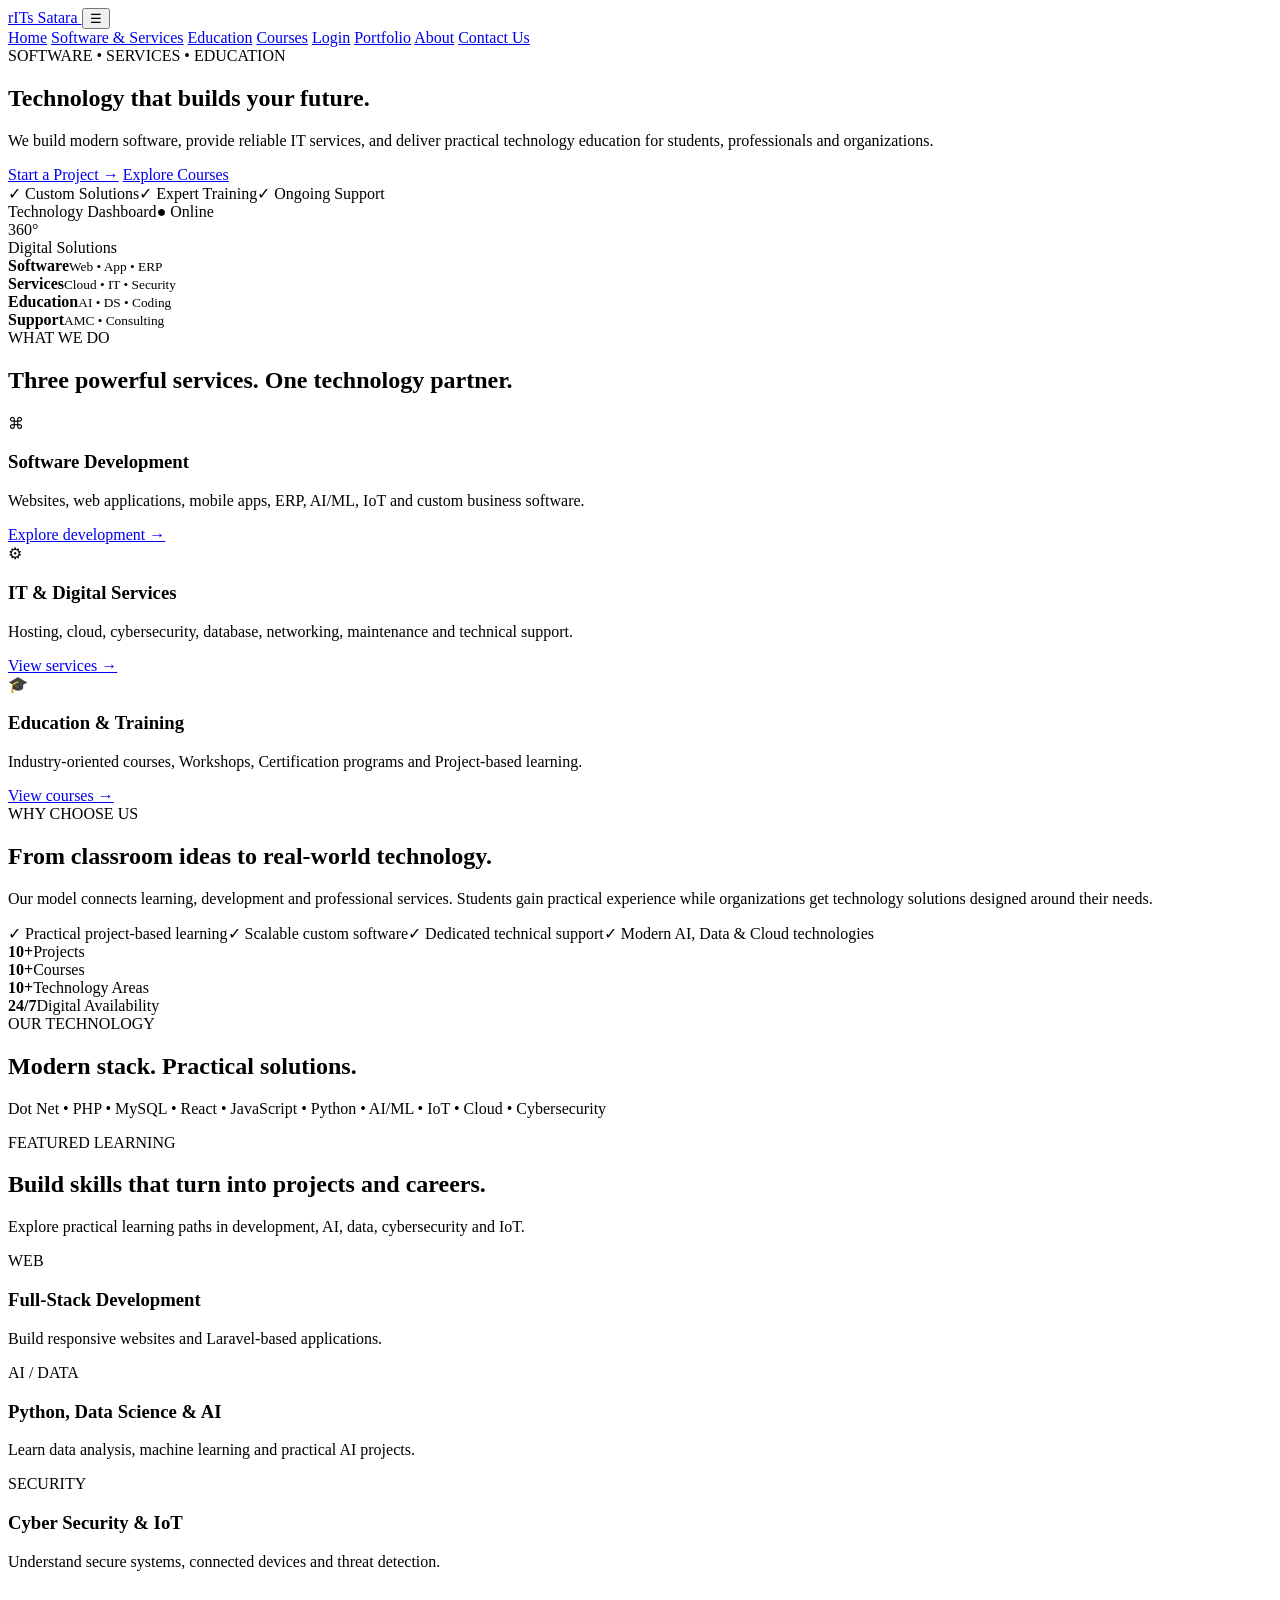
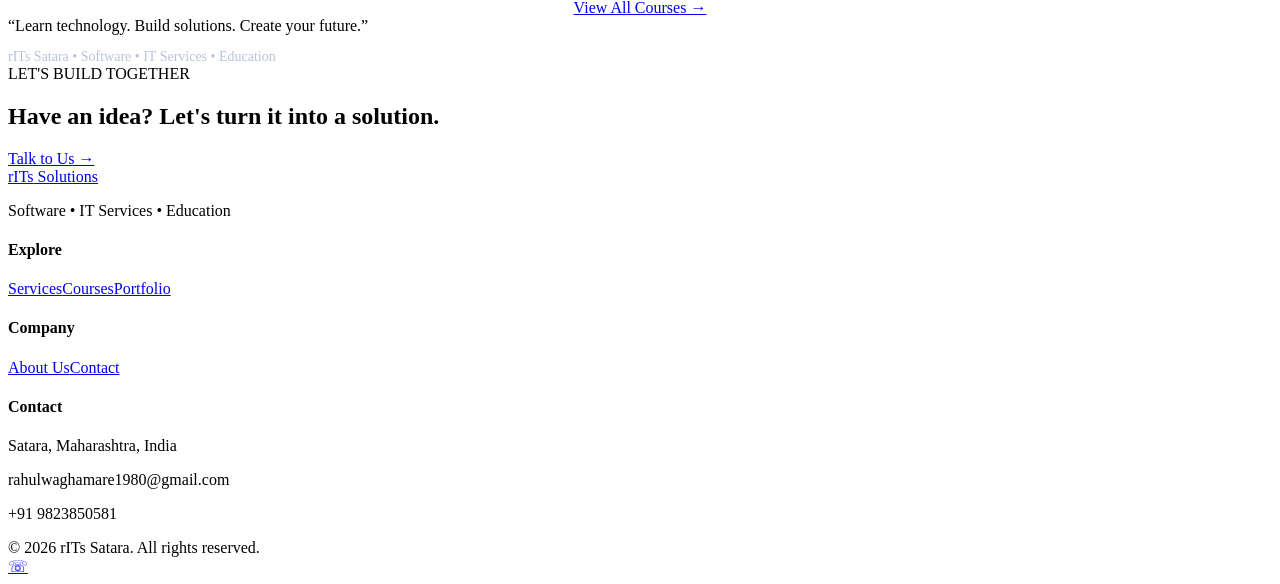
==== index.html @ d13c4164 "Add files via upload" ====
<!DOCTYPE html>
<html lang="en">
<head>
  <meta charset="UTF-8">
  <meta name="viewport" content="width=device-width, initial-scale=1.0">
  <title>rITs Satara | Software • IT Services • Education</title>
  <meta name="description" content="Professional software development, IT services and educational solutions.">
  <link rel="stylesheet" href="assets/style.css">
</head>
<body>
<header class="header">
  <div class="container nav">
    <a class="brand" href="index.html"><span>rITs Satara </span></a>
    <button class="menu-toggle" onClick="toggleMenu()">☰</button>
    <nav id="navMenu">
      <a href="index.html" class="active">Home</a>
      <a href="services.html">Software & Services</a>
      <a href="education.html">Education</a>
      <a href="courses.html">Courses</a>
      <a href="login.html">Login</a>
      <a href="portfolio.html">Portfolio</a>
      <a href="about.html">About</a>
      <a href="contact.html" class="nav-btn">Contact Us</a>
    </nav>
  </div>
</header>

<main>
<section class="hero">
  <div class="container hero-grid">
    <div>
      <span class="eyebrow">SOFTWARE • SERVICES • EDUCATION</span>
      <h1>Technology that <span class="gradient">builds your future.</span></h1>
      <p class="lead">We build modern software, provide reliable IT services, and deliver practical technology education for students, professionals and organizations.</p>
      <div class="actions">
        <a class="btn primary" href="contact.html">Start a Project →</a>
        <a class="btn secondary" href="education.html">Explore Courses</a>
      </div>
      <div class="trust-row"><span>✓ Custom Solutions</span><span>✓ Expert Training</span><span>✓ Ongoing Support</span></div>
    </div>
    <div class="hero-card">
      <div class="orb orb1"></div><div class="orb orb2"></div>
      <div class="dashboard">
        <div class="dash-top"><span>Technology Dashboard</span><span class="status">● Online</span></div>
        <div class="dash-value">360°</div>
        <div class="dash-label">Digital Solutions</div>
        <div class="mini-grid">
          <div><b>Software</b><small>Web • App • ERP</small></div>
          <div><b>Services</b><small>Cloud • IT • Security</small></div>
          <div><b>Education</b><small>AI • DS • Coding</small></div>
          <div><b>Support</b><small>AMC • Consulting</small></div>
        </div>
      </div>
    </div>
  </div>
</section>

<section class="section">
  <div class="container">
    <div class="section-head"><span class="eyebrow">WHAT WE DO</span><h2>Three powerful services. One technology partner.</h2></div>
    <div class="cards three">
      <article class="card"><div class="icon">⌘</div><h3>Software Development</h3><p>Websites, web applications, mobile apps, ERP, AI/ML, IoT and custom business software.</p><a href="services.html">Explore development →</a></article>
      <article class="card"><div class="icon">⚙</div><h3>IT & Digital Services</h3><p>Hosting, cloud, cybersecurity, database, networking, maintenance and technical support.</p><a href="services.html">View services →</a></article>
      <article class="card"><div class="icon">🎓</div><h3>Education & Training</h3>
      <p>Industry-oriented courses, Workshops, Certification programs and Project-based learning.</p>
      <a href="education.html">View courses →</a></article>
    </div>
  </div>
</section>

<section class="section soft">
  <div class="container split">
    <div><span class="eyebrow">WHY CHOOSE US</span><h2>From classroom ideas to real-world technology.</h2><p>Our model connects learning, development and professional services. Students gain practical experience while organizations get technology solutions designed around their needs.</p><div class="checklist"><span>✓ Practical project-based learning</span><span>✓ Scalable custom software</span><span>✓ Dedicated technical support</span><span>✓ Modern AI, Data & Cloud technologies</span></div></div>
    <div class="stats">
      <div><b>10+</b><span>Projects</span></div>
      <div><b>10+</b><span>Courses</span></div>
      <div><b>10+</b><span>Technology Areas</span></div><div><b>24/7</b><span>Digital Availability</span></div></div>
  </div>
</section>

<section class="section">
  <div class="container section-head center"><span class="eyebrow">OUR TECHNOLOGY</span>
    <h2>Modern stack. Practical solutions.</h2>
  <p>Dot Net  • PHP • MySQL • React • JavaScript • Python • AI/ML • IoT • Cloud • Cybersecurity</p>
  </div>
</section>

<section class="section soft"><div class="container"><div class="section-head"><span class="eyebrow">FEATURED LEARNING</span><h2>Build skills that turn into projects and careers.</h2><p>Explore practical learning paths in development, AI, data, cybersecurity and IoT.</p></div><div class="cards three"><article class="card"><span class="pill">WEB</span><h3>Full-Stack Development</h3><p>Build responsive websites and Laravel-based applications.</p></article><article class="card"><span class="pill">AI / DATA</span><h3>Python, Data Science & AI</h3><p>Learn data analysis, machine learning and practical AI projects.</p></article><article class="card"><span class="pill">SECURITY</span><h3>Cyber Security & IoT</h3><p>Understand secure systems, connected devices and threat detection.</p></article></div><div style="text-align:center;margin-top:28px"><a class="btn primary" href="courses.html">View All Courses →</a></div></div></section>

<section class="section"><div class="container quote">“Learn technology. Build solutions. Create your future.”<div style="font-size:14px;font-weight:500;color:#b9c4d8;margin-top:14px">rITs Satara • Software • IT Services • Education</div></div></section>

<section class="cta"><div class="container cta-inner"><div><span class="eyebrow">LET'S BUILD TOGETHER</span><h2>Have an idea? Let's turn it into a solution.</h2></div><a class="btn light" href="contact.html">Talk to Us →</a></div></section>
</main>

<footer><div class="container footer-grid">
  <div><a class="brand" href="index.html"><span>rITs<span class="accent"> Solutions</span></span></a>
    <p>Software • IT Services • Education</p></div><div><h4>Explore</h4><a href="services.html">Services</a><a href="courses.html">Courses</a><a href="portfolio.html">Portfolio</a></div><div><h4>Company</h4><a href="about.html">About Us</a><a href="contact.html">Contact</a></div><div><h4>Contact</h4><p>Satara, Maharashtra, India</p>
<p>rahulwaghamare1980@gmail.com</p>
<p>+91 9823850581 </p>
</div></div><div class="copyright">© 2026 rITs Satara. All rights reserved.</div></footer>
<a class="whatsapp-float" href="https://wa.me/919999999999?text=Hello%20rITs%20Satara%2C%20I%20would%20like%20to%20know%20more%20about%20your%20services." target="_blank" rel="noopener" aria-label="Chat on WhatsApp">☏</a>
<script src="assets/script.js"></script>
</body>
</html>
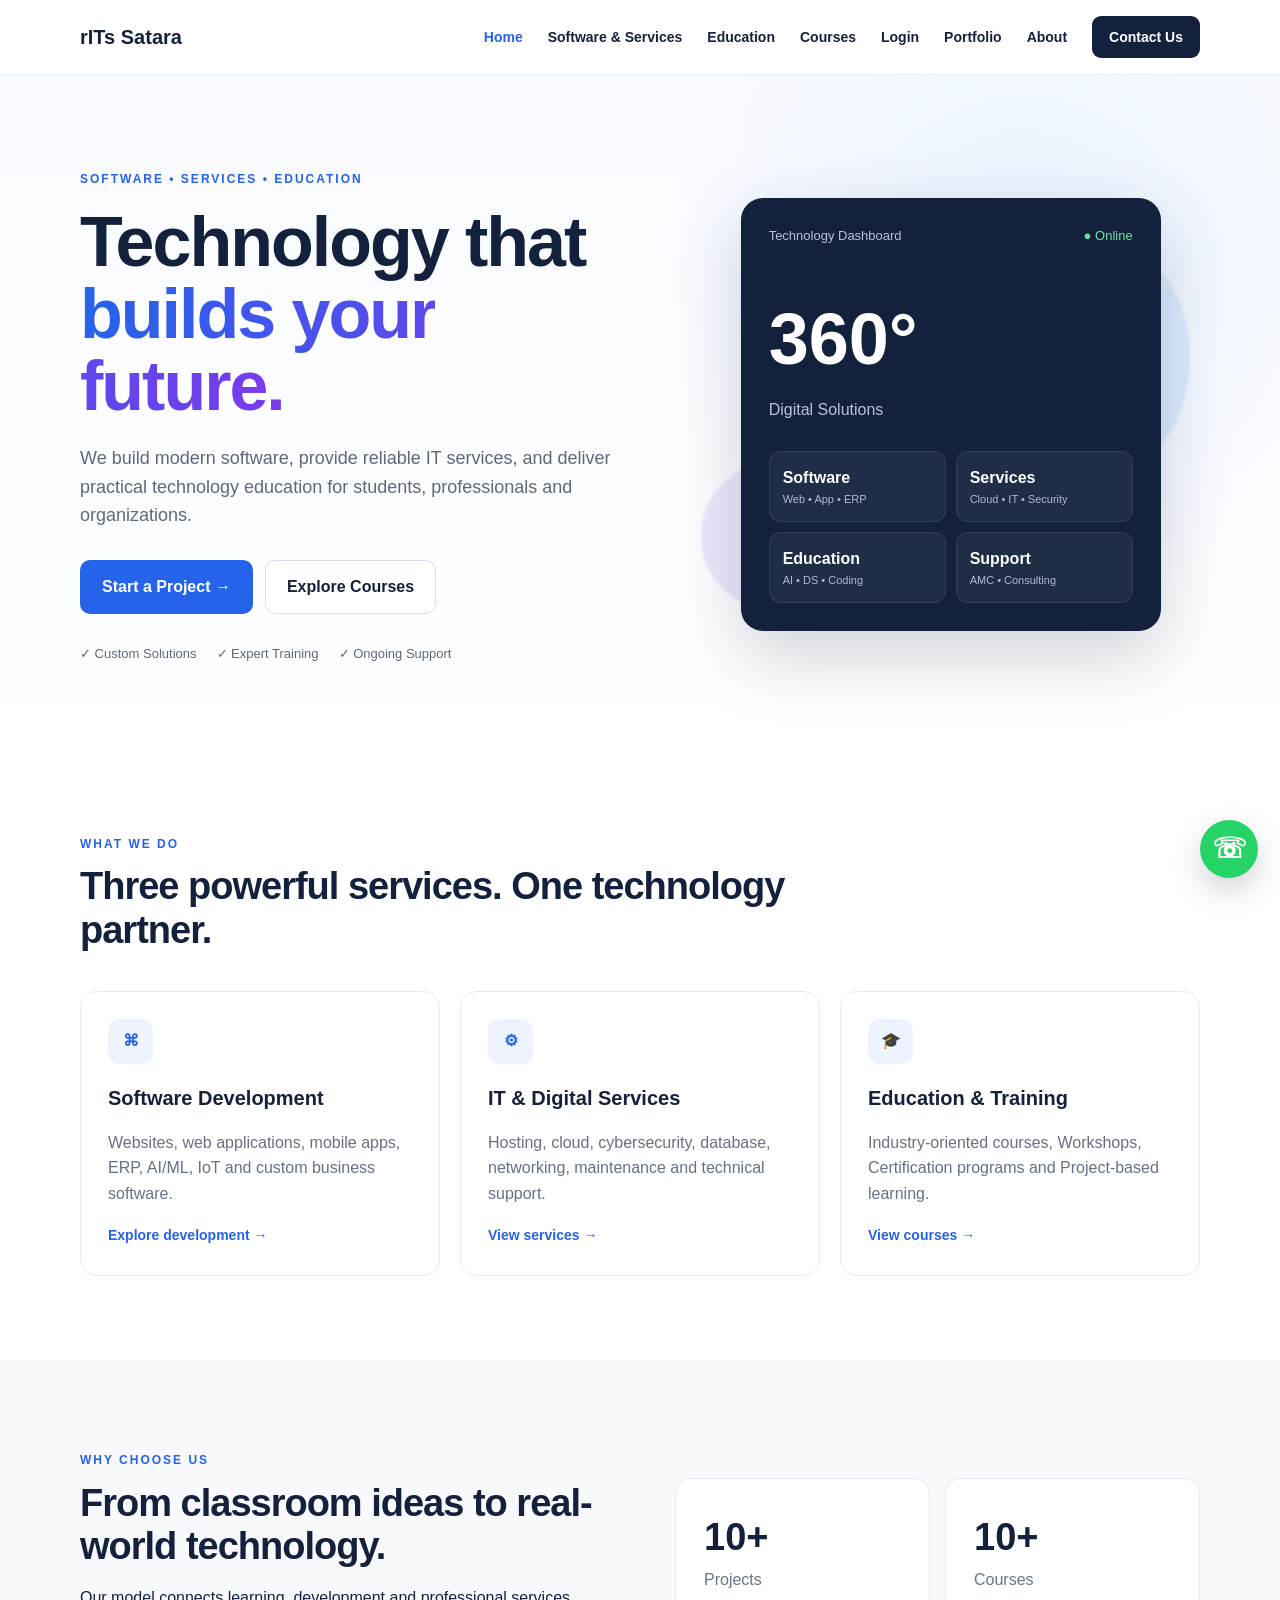
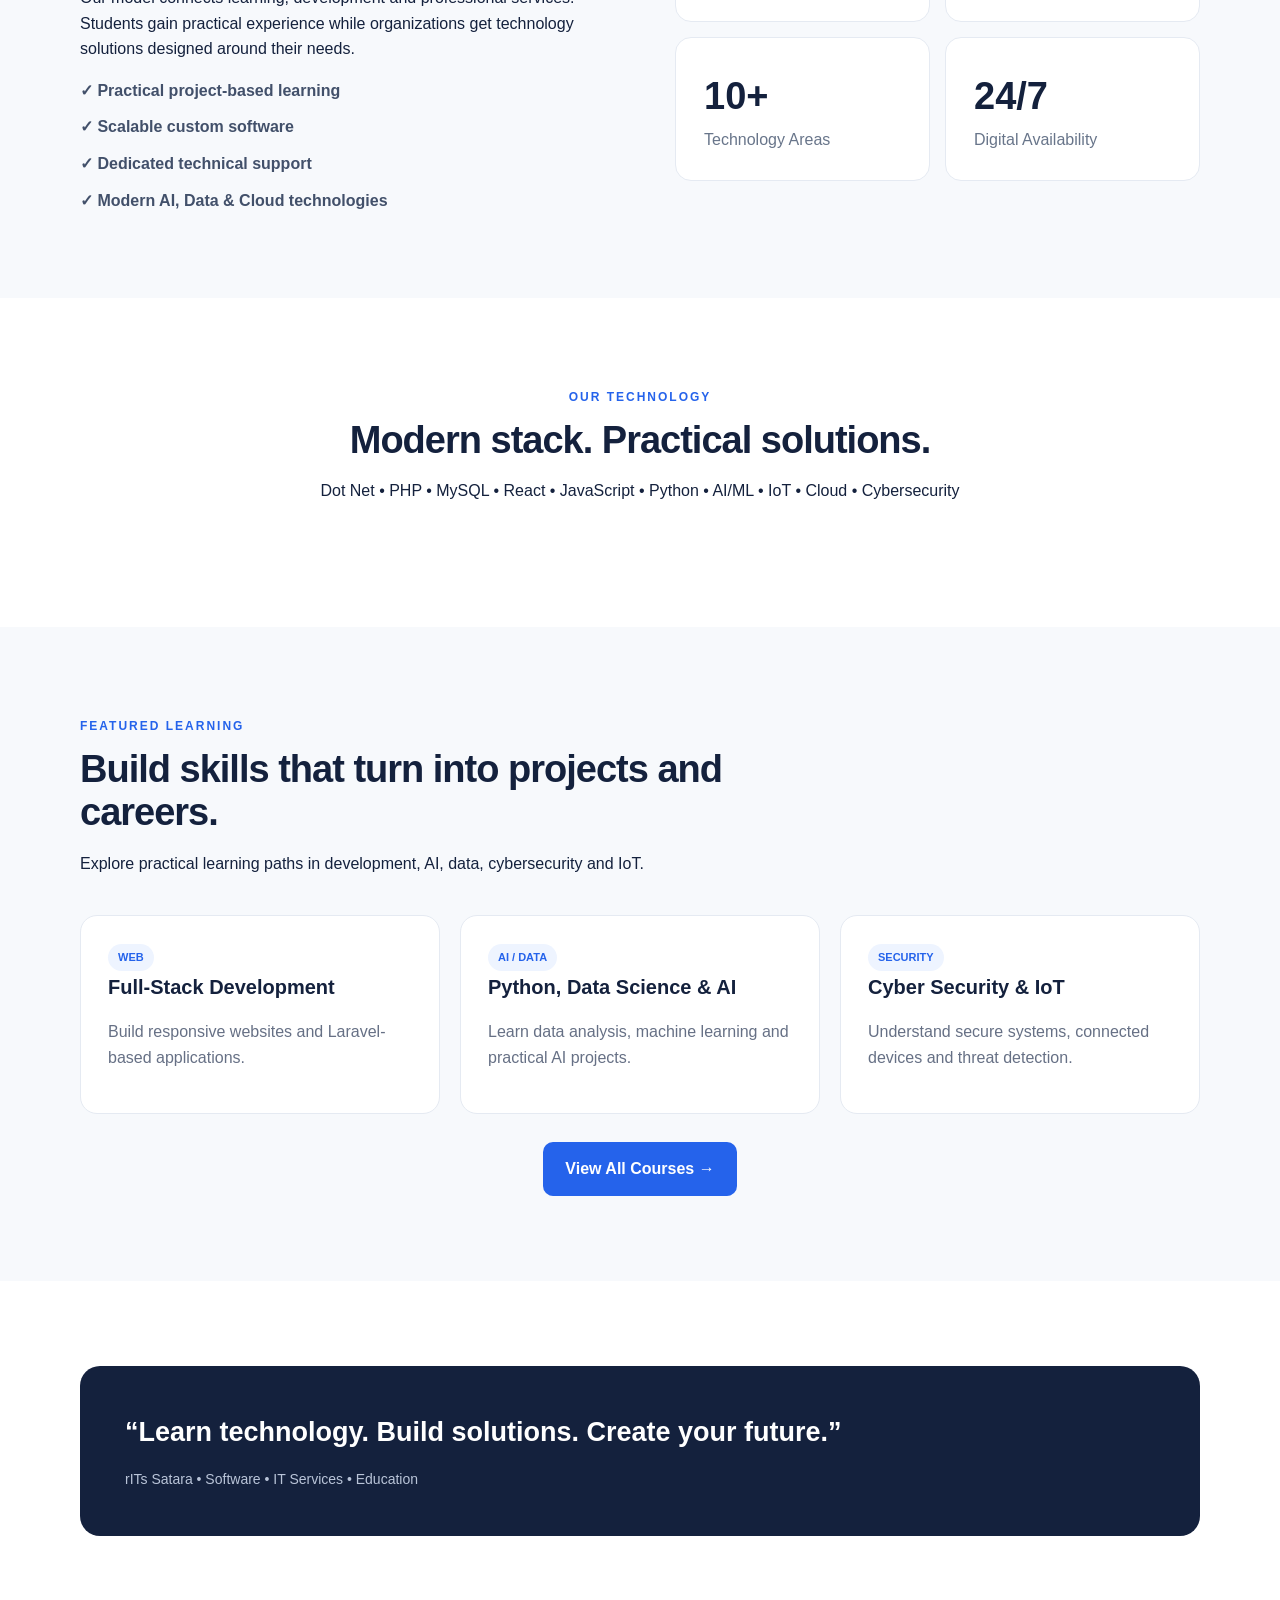
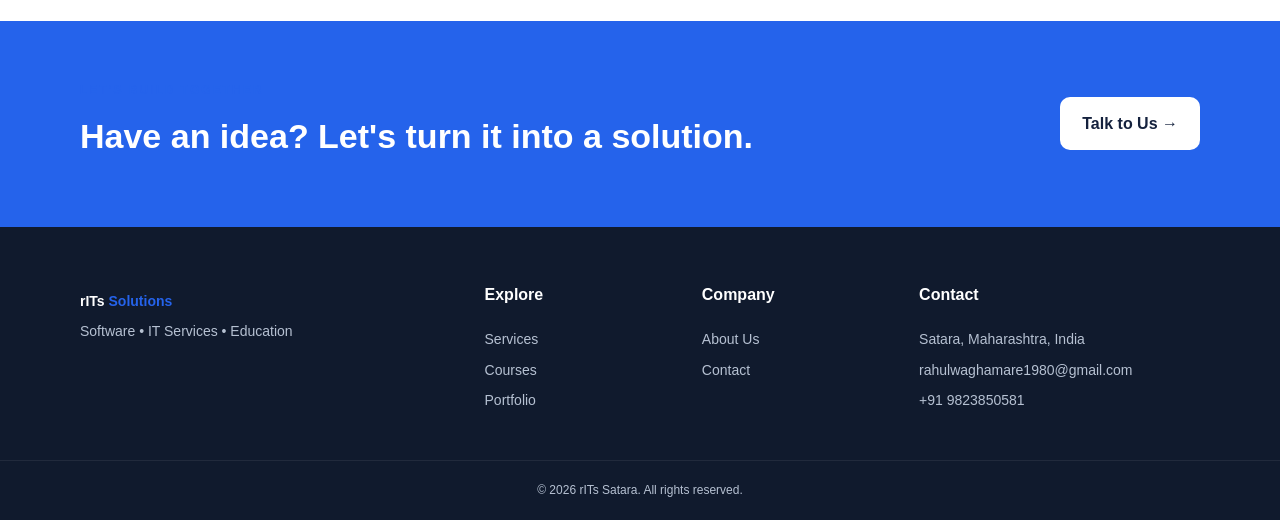
==== commit 3772b80e: "Update index.html" ====
--- a/index.html
+++ b/index.html
@@ -98,7 +98,7 @@
 <p>rahulwaghamare1980@gmail.com</p>
 <p>+91 9823850581 </p>
 </div></div><div class="copyright">© 2026 rITs Satara. All rights reserved.</div></footer>
-<a class="whatsapp-float" href="https://wa.me/919999999999?text=Hello%20rITs%20Satara%2C%20I%20would%20like%20to%20know%20more%20about%20your%20services." target="_blank" rel="noopener" aria-label="Chat on WhatsApp">☏</a>
+<a class="whatsapp-float" href="https://wa.me/919823850581?text=Hello%20rITs%20Satara%2C%20I%20would%20like%20to%20know%20more%20about%20your%20services." target="_blank" rel="noopener" aria-label="Chat on WhatsApp">☏</a>
 <script src="assets/script.js"></script>
 </body>
-</html>+</html>
--- a/assets/style.css
+++ b/assets/style.css
@@ -0,0 +1 @@
+*{box-sizing:border-box}html{scroll-behavior:smooth}body{margin:0;font-family:Inter,Segoe UI,Arial,sans-serif;color:#14213d;background:#fff;line-height:1.6}a{text-decoration:none;color:inherit}.container{width:min(1120px,92%);margin:auto}.header{position:sticky;top:0;z-index:20;background:rgba(255,255,255,.94);backdrop-filter:blur(12px);border-bottom:1px solid #e9edf5}.nav{height:74px;display:flex;align-items:center;justify-content:space-between}.brand{display:flex;align-items:center;gap:10px;font-weight:800;font-size:20px}.brand-mark{display:grid;place-items:center;width:40px;height:40px;border-radius:11px;background:#14213d;color:white;font-size:14px}.accent{color:#2563eb}nav{display:flex;align-items:center;gap:25px;font-size:14px;font-weight:600}nav a{padding:8px 0}nav a:hover,nav a.active{color:#2563eb}.nav-btn{background:#14213d;color:#fff!important;padding:10px 17px!important;border-radius:9px}.menu-toggle{display:none;border:0;background:none;font-size:25px}.hero{padding:90px 0 80px;background:radial-gradient(circle at 80% 30%,#eaf2ff,transparent 32%),linear-gradient(180deg,#f8fbff,#fff)}.hero-grid{display:grid;grid-template-columns:1.05fr .95fr;gap:70px;align-items:center}.eyebrow{font-size:12px;letter-spacing:2px;font-weight:800;color:#2563eb}.hero h1{font-size:clamp(44px,6vw,70px);line-height:1.03;margin:15px 0 22px;letter-spacing:-2px}.gradient{background:linear-gradient(90deg,#2563eb,#7c3aed);color:transparent;background-clip:text}.lead{font-size:18px;color:#5d687b;max-width:650px}.actions{display:flex;gap:12px;margin:30px 0}.btn{display:inline-block;padding:13px 21px;border-radius:10px;font-weight:700;border:1px solid transparent;cursor:pointer}.primary{background:#2563eb;color:#fff}.secondary{border-color:#d8deea;background:#fff}.light{background:#fff;color:#14213d}.trust-row{display:flex;gap:20px;flex-wrap:wrap;font-size:13px;color:#5d687b}.hero-card{min-height:410px;position:relative;display:grid;place-items:center}.orb{position:absolute;border-radius:50%;filter:blur(1px)}.orb1{width:300px;height:300px;background:#dbeafe;right:10px;top:10px}.orb2{width:150px;height:150px;background:#ede9fe;left:0;bottom:20px}.dashboard{position:relative;width:min(420px,100%);padding:28px;border-radius:22px;background:#14213d;color:#fff;box-shadow:0 25px 70px #14213d33}.dash-top{display:flex;justify-content:space-between;color:#b9c4d8;font-size:13px}.status{color:#72e0a0}.dash-value{font-size:72px;font-weight:800;margin-top:35px}.dash-label{color:#b9c4d8}.mini-grid{display:grid;grid-template-columns:1fr 1fr;gap:10px;margin-top:28px}.mini-grid div{background:#ffffff0e;border:1px solid #ffffff15;border-radius:12px;padding:13px}.mini-grid b,.mini-grid small{display:block}.mini-grid small{color:#aebbd0;font-size:11px}.section{padding:85px 0}.soft{background:#f7f9fc}.section-head{margin-bottom:38px;max-width:760px}.section-head h2,.split h2,.contact-grid h2{font-size:38px;line-height:1.15;margin:10px 0 15px;letter-spacing:-1px}.center{text-align:center;margin-left:auto;margin-right:auto}.cards{display:grid;gap:20px}.cards.three{grid-template-columns:repeat(3,1fr)}.card{border:1px solid #e5eaf2;border-radius:17px;padding:27px;background:#fff;transition:.2s}.card:hover{transform:translateY(-4px);box-shadow:0 15px 40px #14213d0d}.icon{width:45px;height:45px;border-radius:12px;display:grid;place-items:center;background:#eef4ff;color:#2563eb;font-weight:800;margin-bottom:18px}.card h3{margin:0 0 8px;font-size:20px}.card p{color:#667085}.card a{color:#2563eb;font-weight:700;font-size:14px}.card ul{padding-left:20px;color:#667085}.pill{display:inline-block;background:#eef4ff;color:#2563eb;border-radius:30px;padding:5px 10px;font-size:11px;font-weight:700}.split{display:grid;grid-template-columns:1fr 1fr;gap:70px;align-items:center}.checklist{display:grid;gap:11px;color:#42506a;font-weight:600}.stats{display:grid;grid-template-columns:1fr 1fr;gap:15px}.stats div{background:#fff;border:1px solid #e5eaf2;border-radius:16px;padding:28px}.stats b{display:block;font-size:38px}.stats span{color:#68758a}.steps{display:grid;gap:12px}.steps div{display:flex;align-items:center;gap:18px;background:#fff;border:1px solid #e5eaf2;padding:18px;border-radius:12px}.steps b{color:#2563eb}.cta{background:#2563eb;color:#fff;padding:55px 0}.cta-inner{display:flex;align-items:center;justify-content:space-between;gap:30px}.cta h2{font-size:34px;margin:8px 0}.page-hero{padding:75px 0;background:#f5f8ff}.page-hero h1{font-size:52px;line-height:1.1;margin:10px 0}.page-hero p{max-width:700px;color:#657187;font-size:18px}.portfolio-grid{display:grid;grid-template-columns:1fr 1fr;gap:22px}.project{border:1px solid #e5eaf2;border-radius:18px;overflow:hidden;padding-bottom:22px}.project-art{height:190px;background:linear-gradient(135deg,#14213d,#2563eb);display:grid;place-items:center;color:#fff;font-size:42px;font-weight:900}.project h3,.project p,.project span{margin-left:22px;margin-right:22px}.project h3{margin-bottom:5px}.project p{color:#68758a}.project span{font-size:12px;color:#2563eb;font-weight:800}.quote{background:#14213d;color:#fff;padding:45px;border-radius:20px;font-size:27px;font-weight:700}.contact-grid{display:grid;grid-template-columns:1fr 1fr;gap:70px}.contact-info{display:grid;gap:18px;margin-top:30px}.contact-info div{display:grid}.contact-info span{color:#68758a}.form{border:1px solid #e5eaf2;border-radius:18px;padding:28px;display:grid;gap:17px;box-shadow:0 15px 45px #14213d0a}.form label{font-weight:700;font-size:14px}.form input,.form select,.form textarea{width:100%;margin-top:7px;padding:13px;border:1px solid #dbe1eb;border-radius:9px;font:inherit}.form button{border:0;font:inherit}#formMsg{color:#16834b;font-weight:700}footer{background:#101a2d;color:#b6c1d2;padding:55px 0 0}.footer-grid{display:grid;grid-template-columns:2fr 1fr 1fr 1.5fr;gap:30px}.footer-grid .brand{color:#fff}.footer-grid h4{color:#fff;margin-top:0}.footer-grid a,.footer-grid p{display:block;margin:8px 0;font-size:14px}.copyright{margin-top:40px;padding:20px;text-align:center;border-top:1px solid #ffffff12;font-size:12px}@media(max-width:800px){nav{display:none;position:absolute;top:74px;left:0;right:0;background:#fff;padding:20px;flex-direction:column;align-items:stretch;border-bottom:1px solid #e5eaf2}.menu-toggle{display:block}.hero-grid,.split,.contact-grid{grid-template-columns:1fr;gap:35px}.cards.three{grid-template-columns:1fr}.portfolio-grid{grid-template-columns:1fr}.hero{padding:60px 0}.hero h1{font-size:45px}.section{padding:60px 0}.cta-inner{display:block}.cta .btn{margin-top:20px}.footer-grid{grid-template-columns:1fr 1fr}.page-hero h1{font-size:40px}}.whatsapp-float{position:fixed;right:22px;bottom:22px;width:58px;height:58px;border-radius:50%;display:grid;place-items:center;background:#25d366;color:#fff;font-size:28px;font-weight:800;box-shadow:0 12px 30px #14213d33;z-index:50}.whatsapp-float:hover{transform:translateY(-3px)}.auth-wrap{display:grid;place-items:center}.auth-card{width:min(480px,100%);padding:34px}.auth-card h2{font-size:32px;margin:8px 0 22px}.text-link{color:#2563eb;font-weight:700}
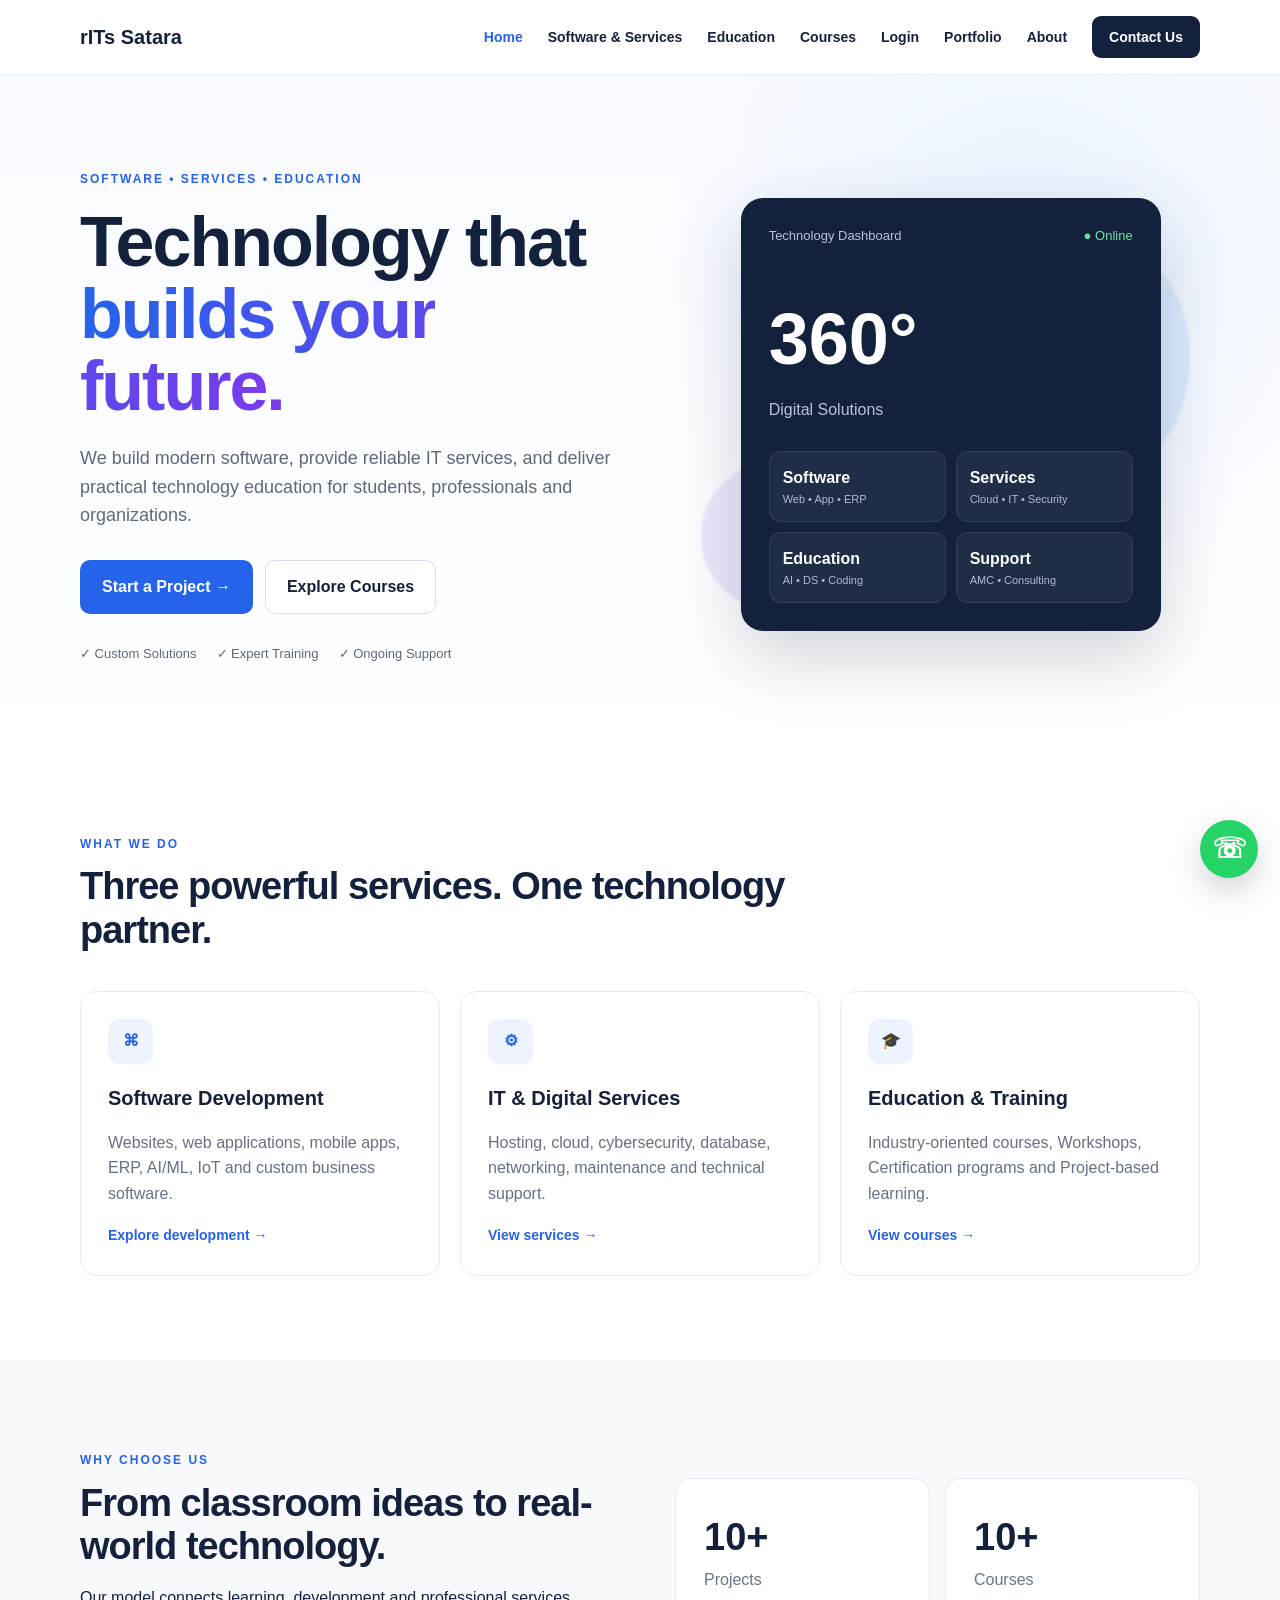
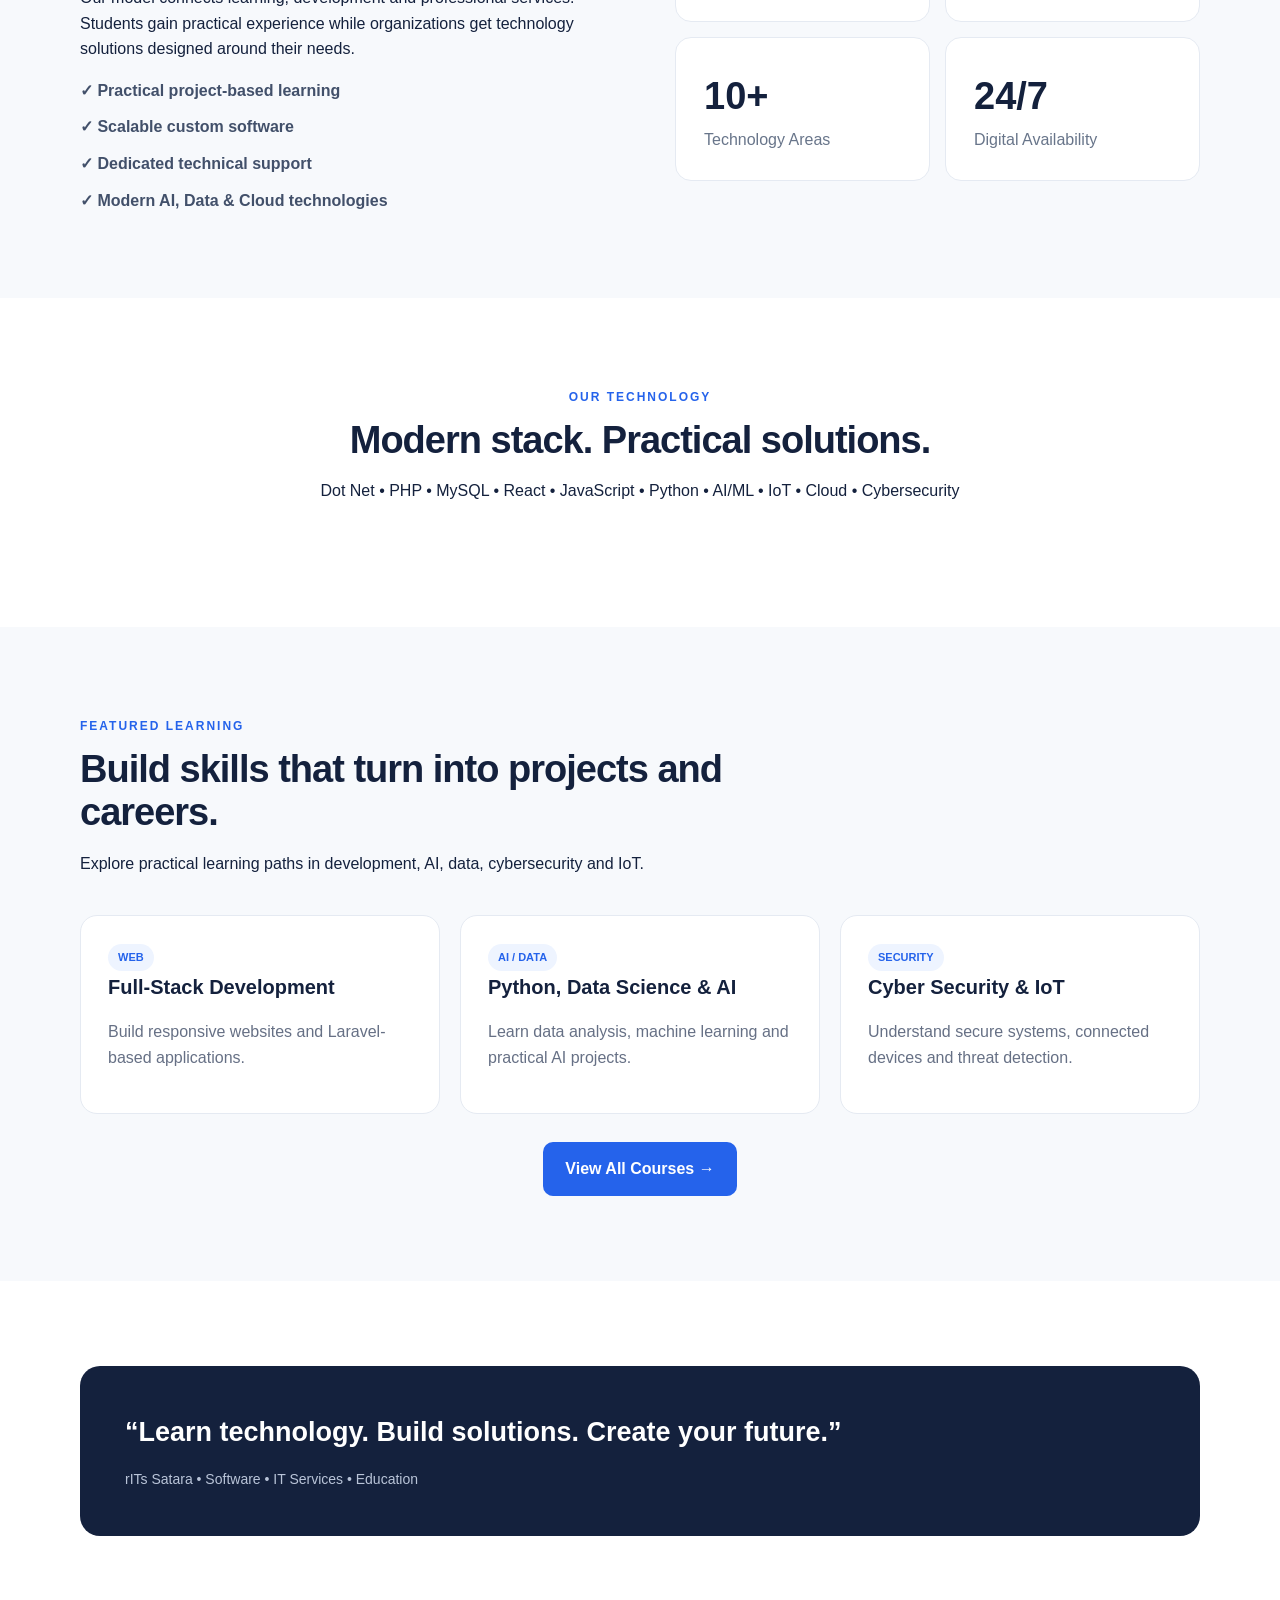
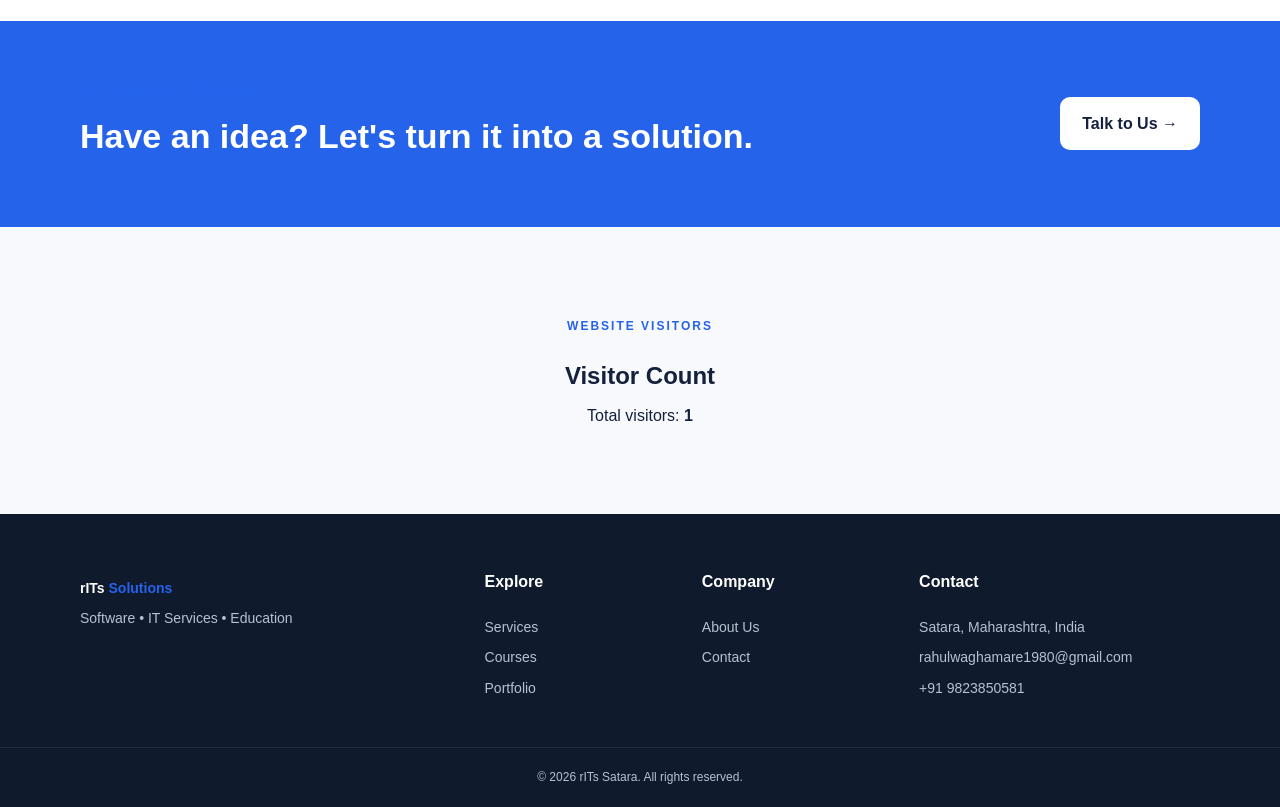
==== commit 3684c9f5: "Add files via upload" ====
--- a/index.html
+++ b/index.html
@@ -1,104 +1,143 @@
-<!DOCTYPE html>
-<html lang="en">
-<head>
-  <meta charset="UTF-8">
-  <meta name="viewport" content="width=device-width, initial-scale=1.0">
-  <title>rITs Satara | Software • IT Services • Education</title>
-  <meta name="description" content="Professional software development, IT services and educational solutions.">
-  <link rel="stylesheet" href="assets/style.css">
-</head>
-<body>
-<header class="header">
-  <div class="container nav">
-    <a class="brand" href="index.html"><span>rITs Satara </span></a>
-    <button class="menu-toggle" onClick="toggleMenu()">☰</button>
-    <nav id="navMenu">
-      <a href="index.html" class="active">Home</a>
-      <a href="services.html">Software & Services</a>
-      <a href="education.html">Education</a>
-      <a href="courses.html">Courses</a>
-      <a href="login.html">Login</a>
-      <a href="portfolio.html">Portfolio</a>
-      <a href="about.html">About</a>
-      <a href="contact.html" class="nav-btn">Contact Us</a>
-    </nav>
-  </div>
-</header>
-
-<main>
-<section class="hero">
-  <div class="container hero-grid">
-    <div>
-      <span class="eyebrow">SOFTWARE • SERVICES • EDUCATION</span>
-      <h1>Technology that <span class="gradient">builds your future.</span></h1>
-      <p class="lead">We build modern software, provide reliable IT services, and deliver practical technology education for students, professionals and organizations.</p>
-      <div class="actions">
-        <a class="btn primary" href="contact.html">Start a Project →</a>
-        <a class="btn secondary" href="education.html">Explore Courses</a>
-      </div>
-      <div class="trust-row"><span>✓ Custom Solutions</span><span>✓ Expert Training</span><span>✓ Ongoing Support</span></div>
-    </div>
-    <div class="hero-card">
-      <div class="orb orb1"></div><div class="orb orb2"></div>
-      <div class="dashboard">
-        <div class="dash-top"><span>Technology Dashboard</span><span class="status">● Online</span></div>
-        <div class="dash-value">360°</div>
-        <div class="dash-label">Digital Solutions</div>
-        <div class="mini-grid">
-          <div><b>Software</b><small>Web • App • ERP</small></div>
-          <div><b>Services</b><small>Cloud • IT • Security</small></div>
-          <div><b>Education</b><small>AI • DS • Coding</small></div>
-          <div><b>Support</b><small>AMC • Consulting</small></div>
-        </div>
-      </div>
-    </div>
-  </div>
-</section>
-
-<section class="section">
-  <div class="container">
-    <div class="section-head"><span class="eyebrow">WHAT WE DO</span><h2>Three powerful services. One technology partner.</h2></div>
-    <div class="cards three">
-      <article class="card"><div class="icon">⌘</div><h3>Software Development</h3><p>Websites, web applications, mobile apps, ERP, AI/ML, IoT and custom business software.</p><a href="services.html">Explore development →</a></article>
-      <article class="card"><div class="icon">⚙</div><h3>IT & Digital Services</h3><p>Hosting, cloud, cybersecurity, database, networking, maintenance and technical support.</p><a href="services.html">View services →</a></article>
-      <article class="card"><div class="icon">🎓</div><h3>Education & Training</h3>
-      <p>Industry-oriented courses, Workshops, Certification programs and Project-based learning.</p>
-      <a href="education.html">View courses →</a></article>
-    </div>
-  </div>
-</section>
-
-<section class="section soft">
-  <div class="container split">
-    <div><span class="eyebrow">WHY CHOOSE US</span><h2>From classroom ideas to real-world technology.</h2><p>Our model connects learning, development and professional services. Students gain practical experience while organizations get technology solutions designed around their needs.</p><div class="checklist"><span>✓ Practical project-based learning</span><span>✓ Scalable custom software</span><span>✓ Dedicated technical support</span><span>✓ Modern AI, Data & Cloud technologies</span></div></div>
-    <div class="stats">
-      <div><b>10+</b><span>Projects</span></div>
-      <div><b>10+</b><span>Courses</span></div>
-      <div><b>10+</b><span>Technology Areas</span></div><div><b>24/7</b><span>Digital Availability</span></div></div>
-  </div>
-</section>
-
-<section class="section">
-  <div class="container section-head center"><span class="eyebrow">OUR TECHNOLOGY</span>
-    <h2>Modern stack. Practical solutions.</h2>
-  <p>Dot Net  • PHP • MySQL • React • JavaScript • Python • AI/ML • IoT • Cloud • Cybersecurity</p>
-  </div>
-</section>
-
-<section class="section soft"><div class="container"><div class="section-head"><span class="eyebrow">FEATURED LEARNING</span><h2>Build skills that turn into projects and careers.</h2><p>Explore practical learning paths in development, AI, data, cybersecurity and IoT.</p></div><div class="cards three"><article class="card"><span class="pill">WEB</span><h3>Full-Stack Development</h3><p>Build responsive websites and Laravel-based applications.</p></article><article class="card"><span class="pill">AI / DATA</span><h3>Python, Data Science & AI</h3><p>Learn data analysis, machine learning and practical AI projects.</p></article><article class="card"><span class="pill">SECURITY</span><h3>Cyber Security & IoT</h3><p>Understand secure systems, connected devices and threat detection.</p></article></div><div style="text-align:center;margin-top:28px"><a class="btn primary" href="courses.html">View All Courses →</a></div></div></section>
-
-<section class="section"><div class="container quote">“Learn technology. Build solutions. Create your future.”<div style="font-size:14px;font-weight:500;color:#b9c4d8;margin-top:14px">rITs Satara • Software • IT Services • Education</div></div></section>
-
-<section class="cta"><div class="container cta-inner"><div><span class="eyebrow">LET'S BUILD TOGETHER</span><h2>Have an idea? Let's turn it into a solution.</h2></div><a class="btn light" href="contact.html">Talk to Us →</a></div></section>
-</main>
-
-<footer><div class="container footer-grid">
-  <div><a class="brand" href="index.html"><span>rITs<span class="accent"> Solutions</span></span></a>
-    <p>Software • IT Services • Education</p></div><div><h4>Explore</h4><a href="services.html">Services</a><a href="courses.html">Courses</a><a href="portfolio.html">Portfolio</a></div><div><h4>Company</h4><a href="about.html">About Us</a><a href="contact.html">Contact</a></div><div><h4>Contact</h4><p>Satara, Maharashtra, India</p>
-<p>rahulwaghamare1980@gmail.com</p>
-<p>+91 9823850581 </p>
-</div></div><div class="copyright">© 2026 rITs Satara. All rights reserved.</div></footer>
-<a class="whatsapp-float" href="https://wa.me/919823850581?text=Hello%20rITs%20Satara%2C%20I%20would%20like%20to%20know%20more%20about%20your%20services." target="_blank" rel="noopener" aria-label="Chat on WhatsApp">☏</a>
-<script src="assets/script.js"></script>
-</body>
-</html>
+<!DOCTYPE html>
+<html lang="en">
+<head>
+  <meta charset="UTF-8">
+  <meta name="viewport" content="width=device-width, initial-scale=1.0">
+  <title>rITs Satara | Software • IT Services • Education</title>
+  <meta name="description" content="Professional software development, IT services and educational solutions.">
+  <link rel="stylesheet" href="assets/style.css">
+</head>
+<body>
+<header class="header">
+  <div class="container nav">
+    <a class="brand" href="index.html"><span>rITs Satara </span></a>
+    <button class="menu-toggle" onClick="toggleMenu()">☰</button>
+    <nav id="navMenu">
+      <a href="index.html" class="active">Home</a>
+      <a href="services.html">Software & Services</a>
+      <a href="education.html">Education</a>
+      <a href="courses.html">Courses</a>
+      <a href="login.html">Login</a>
+      <a href="portfolio.html">Portfolio</a>
+      <a href="about.html">About</a>
+      <a href="contact.html" class="nav-btn">Contact Us</a>
+    </nav>
+  </div>
+</header>
+
+<main>
+<section class="hero">
+  <div class="container hero-grid">
+    <div>
+      <span class="eyebrow">SOFTWARE • SERVICES • EDUCATION</span>
+      <h1>Technology that <span class="gradient">builds your future.</span></h1>
+      <p class="lead">We build modern software, provide reliable IT services, and deliver practical technology education for students, professionals and organizations.</p>
+      <div class="actions">
+        <a class="btn primary" href="contact.html">Start a Project →</a>
+        <a class="btn secondary" href="education.html">Explore Courses</a>
+      </div>
+      <div class="trust-row"><span>✓ Custom Solutions</span><span>✓ Expert Training</span><span>✓ Ongoing Support</span></div>
+    </div>
+    <div class="hero-card">
+      <div class="orb orb1"></div><div class="orb orb2"></div>
+      <div class="dashboard">
+        <div class="dash-top"><span>Technology Dashboard</span><span class="status">● Online</span></div>
+        <div class="dash-value">360°</div>
+        <div class="dash-label">Digital Solutions</div>
+        <div class="mini-grid">
+          <div><b>Software</b><small>Web • App • ERP</small></div>
+          <div><b>Services</b><small>Cloud • IT • Security</small></div>
+          <div><b>Education</b><small>AI • DS • Coding</small></div>
+          <div><b>Support</b><small>AMC • Consulting</small></div>
+        </div>
+      </div>
+    </div>
+  </div>
+</section>
+
+<section class="section">
+  <div class="container">
+    <div class="section-head"><span class="eyebrow">WHAT WE DO</span><h2>Three powerful services. One technology partner.</h2></div>
+    <div class="cards three">
+      <article class="card"><div class="icon">⌘</div><h3>Software Development</h3><p>Websites, web applications, mobile apps, ERP, AI/ML, IoT and custom business software.</p><a href="services.html">Explore development →</a></article>
+      <article class="card"><div class="icon">⚙</div><h3>IT & Digital Services</h3><p>Hosting, cloud, cybersecurity, database, networking, maintenance and technical support.</p><a href="services.html">View services →</a></article>
+      <article class="card"><div class="icon">🎓</div><h3>Education & Training</h3>
+      <p>Industry-oriented courses, Workshops, Certification programs and Project-based learning.</p>
+      <a href="education.html">View courses →</a></article>
+    </div>
+  </div>
+</section>
+
+<section class="section soft">
+  <div class="container split">
+    <div><span class="eyebrow">WHY CHOOSE US</span><h2>From classroom ideas to real-world technology.</h2><p>Our model connects learning, development and professional services. Students gain practical experience while organizations get technology solutions designed around their needs.</p><div class="checklist"><span>✓ Practical project-based learning</span><span>✓ Scalable custom software</span><span>✓ Dedicated technical support</span><span>✓ Modern AI, Data & Cloud technologies</span></div></div>
+    <div class="stats">
+      <div><b>10+</b><span>Projects</span></div>
+      <div><b>10+</b><span>Courses</span></div>
+      <div><b>10+</b><span>Technology Areas</span></div><div><b>24/7</b><span>Digital Availability</span></div></div>
+  </div>
+</section>
+
+<section class="section">
+  <div class="container section-head center"><span class="eyebrow">OUR TECHNOLOGY</span>
+    <h2>Modern stack. Practical solutions.</h2>
+  <p>Dot Net  • PHP • MySQL • React • JavaScript • Python • AI/ML • IoT • Cloud • Cybersecurity</p>
+  </div>
+</section>
+
+<section class="section soft"><div class="container"><div class="section-head"><span class="eyebrow">FEATURED LEARNING</span><h2>Build skills that turn into projects and careers.</h2><p>Explore practical learning paths in development, AI, data, cybersecurity and IoT.</p></div><div class="cards three"><article class="card"><span class="pill">WEB</span><h3>Full-Stack Development</h3><p>Build responsive websites and Laravel-based applications.</p></article><article class="card"><span class="pill">AI / DATA</span><h3>Python, Data Science & AI</h3><p>Learn data analysis, machine learning and practical AI projects.</p></article><article class="card"><span class="pill">SECURITY</span><h3>Cyber Security & IoT</h3><p>Understand secure systems, connected devices and threat detection.</p></article></div><div style="text-align:center;margin-top:28px"><a class="btn primary" href="courses.html">View All Courses →</a></div></div></section>
+
+<section class="section"><div class="container quote">“Learn technology. Build solutions. Create your future.”<div style="font-size:14px;font-weight:500;color:#b9c4d8;margin-top:14px">rITs Satara • Software • IT Services • Education</div></div></section>
+
+<section class="cta"><div class="container cta-inner"><div><span class="eyebrow">LET'S BUILD TOGETHER</span><h2>Have an idea? Let's turn it into a solution.</h2></div><a class="btn light" href="contact.html">Talk to Us →</a></div></section>
+</main>
+
+
+<section class="section soft">
+  <div class="container" style="text-align:center">
+    <span class="eyebrow">WEBSITE VISITORS</span>
+    <h2 style="margin-bottom:8px">Visitor Count</h2>
+    <p style="margin:0">Total visitors: <strong id="visitorCount">Loading...</strong></p>
+  </div>
+</section>
+
+<footer><div class="container footer-grid">
+  <div><a class="brand" href="index.html"><span>rITs<span class="accent"> Solutions</span></span></a>
+    <p>Software • IT Services • Education</p></div><div><h4>Explore</h4><a href="services.html">Services</a><a href="courses.html">Courses</a><a href="portfolio.html">Portfolio</a></div><div><h4>Company</h4><a href="about.html">About Us</a><a href="contact.html">Contact</a></div><div><h4>Contact</h4><p>Satara, Maharashtra, India</p>
+<p>rahulwaghamare1980@gmail.com</p>
+<p>+91 9823850581 </p>
+</div></div><div class="copyright">© 2026 rITs Satara. All rights reserved.</div></footer>
+<a class="whatsapp-float" href="https://wa.me/919999999999?text=Hello%20rITs%20Satara%2C%20I%20would%20like%20to%20know%20more%20about%20your%20services." target="_blank" rel="noopener" aria-label="Chat on WhatsApp">☏</a>
+
+<script>
+(function () {
+  const counter = document.getElementById('visitorCount');
+  if (!counter) return;
+
+  const fallbackKey = 'rits_satara_visitor_count';
+  const showCount = (count) => {
+    counter.textContent = Number(count).toLocaleString('en-IN');
+  };
+
+  fetch('https://api.counterapi.dev/v1/rits-satara/visits/up')
+    .then(response => {
+      if (!response.ok) throw new Error('Counter service unavailable');
+      return response.json();
+    })
+    .then(data => showCount(data.count))
+    .catch(() => {
+      // Fallback for offline/local testing.
+      let count = Number(localStorage.getItem(fallbackKey) || 0);
+      if (!sessionStorage.getItem('rits_visitor_counted')) {
+        count += 1;
+        localStorage.setItem(fallbackKey, count);
+        sessionStorage.setItem('rits_visitor_counted', '1');
+      }
+      showCount(count);
+    });
+})();
+</script>
+
+<script src="assets/script.js"></script>
+</body>
+</html>
